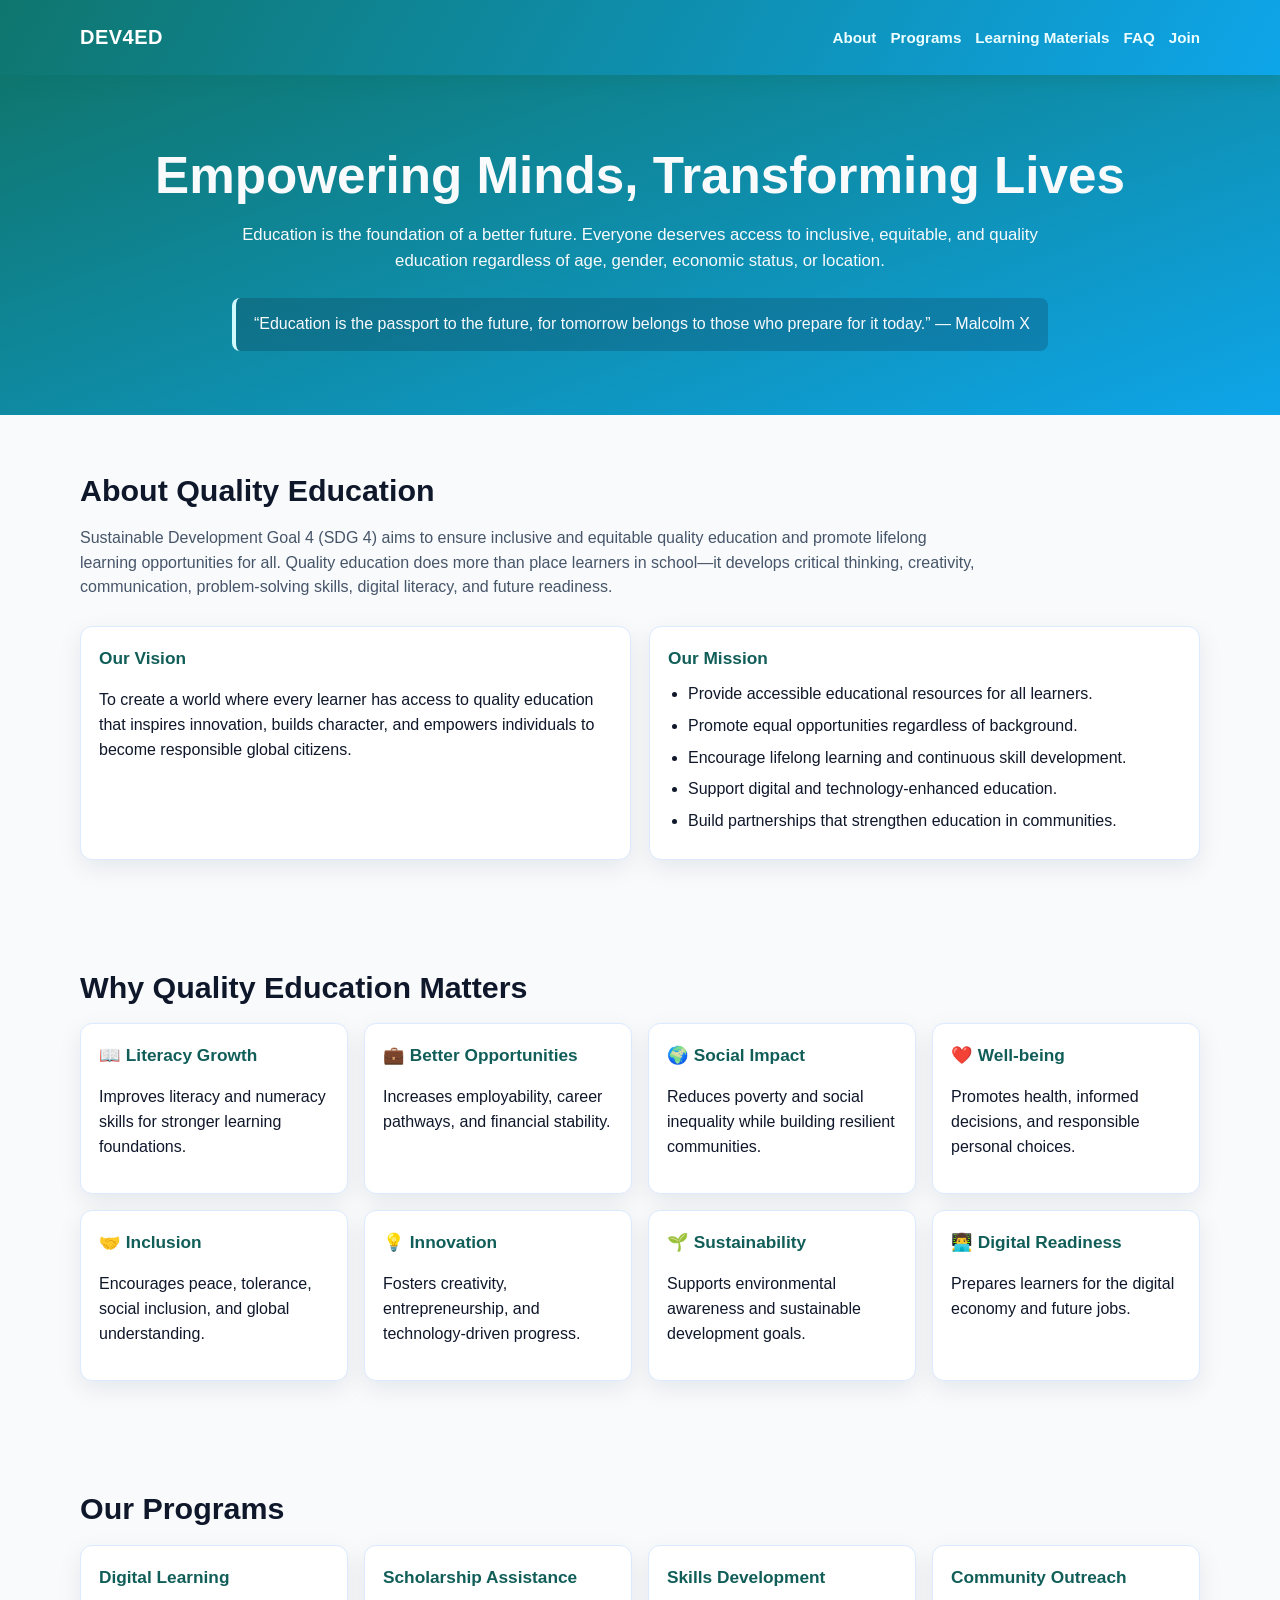
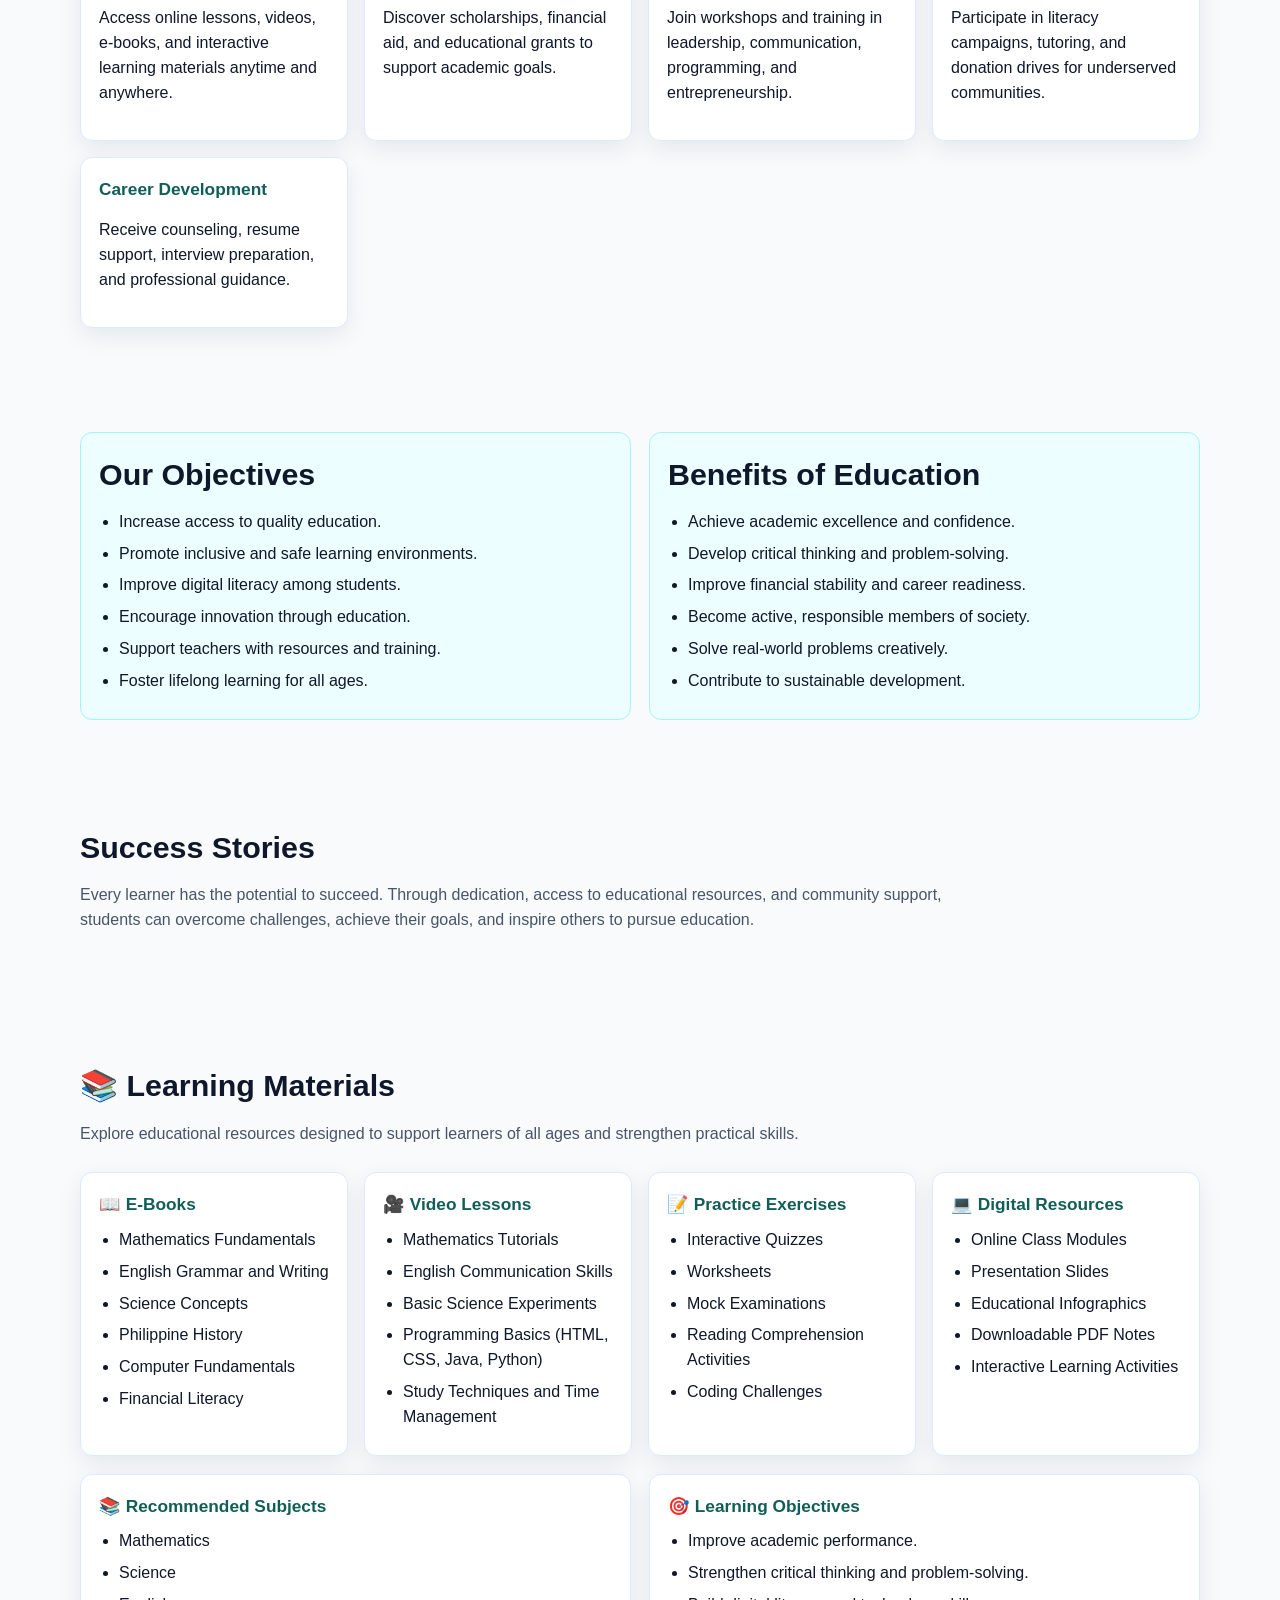
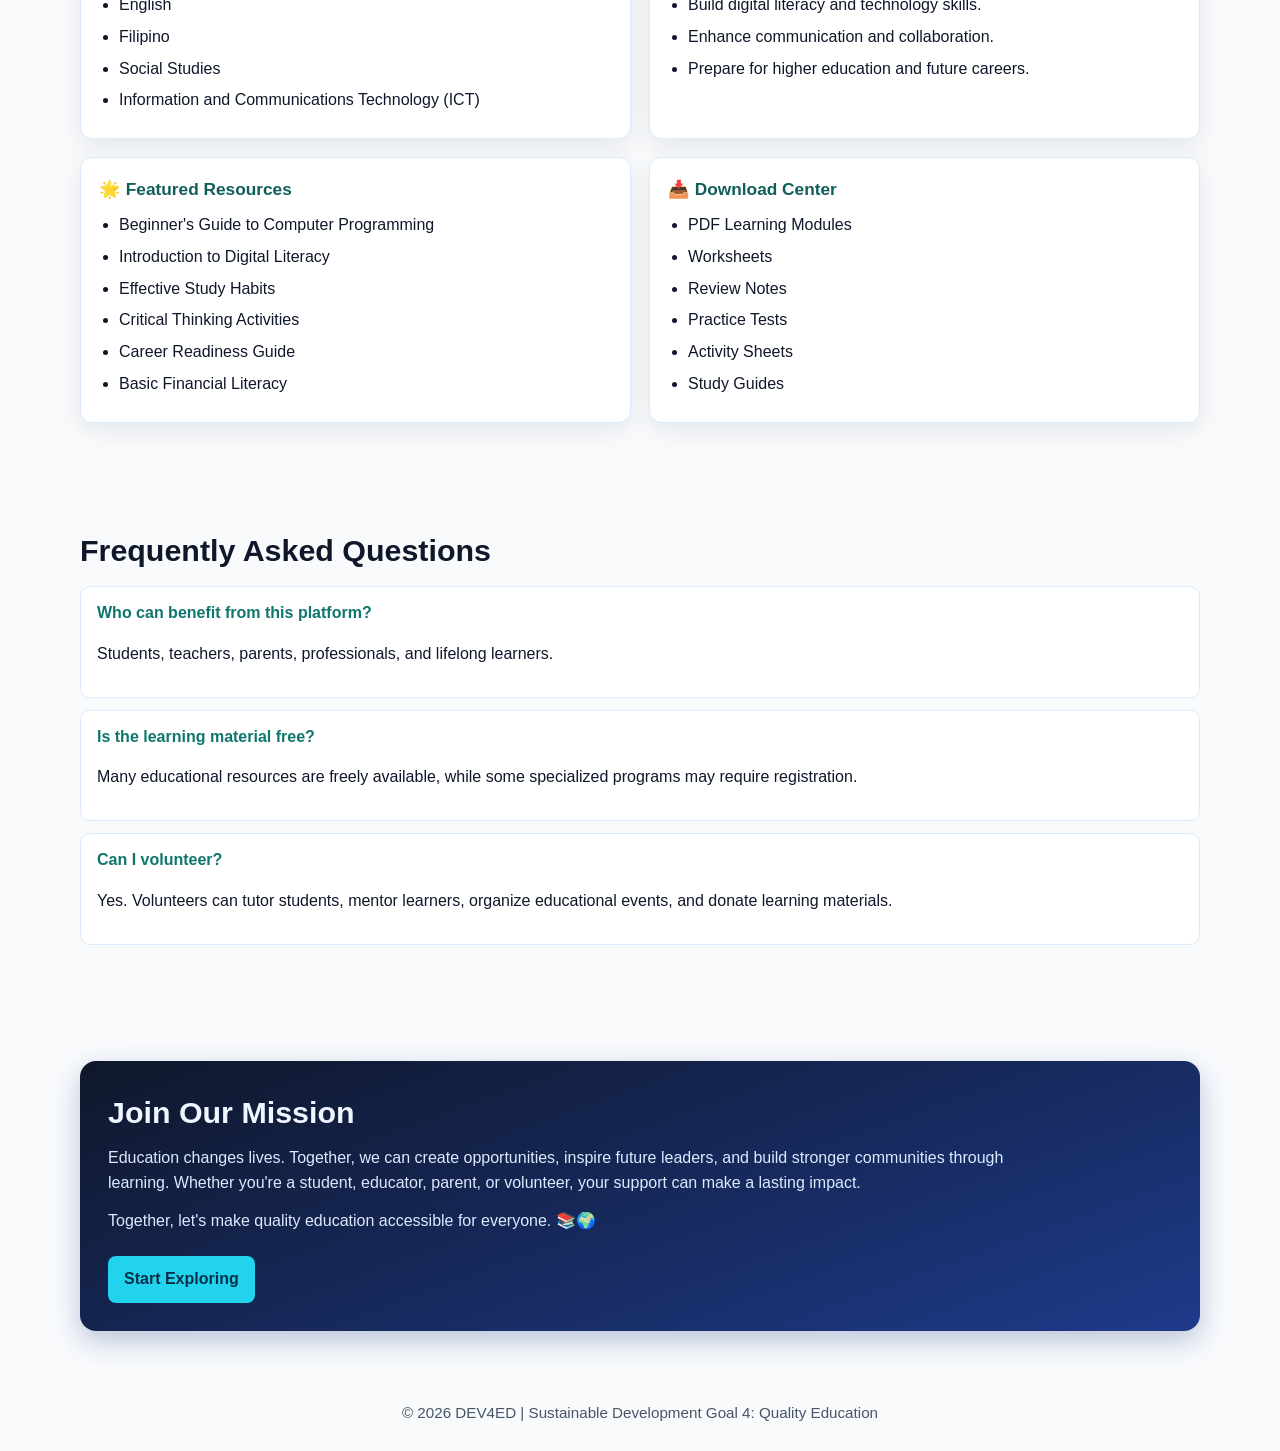
==== index.html @ f752549b "Add files via upload" ====
<!DOCTYPE html>
<html lang="en">
<head>
  <meta charset="UTF-8" />
  <meta name="viewport" content="width=device-width, initial-scale=1.0" />
  <title>DEV4ED | Quality Education for All</title>
  <style>
    :root {
      --bg: #f8fafc;
      --surface: #ffffff;
      --primary: #0f766e;
      --primary-dark: #115e59;
      --secondary: #0ea5e9;
      --text: #0f172a;
      --muted: #475569;
      --border: #dbeafe;
      --card-shadow: 0 8px 24px rgba(15, 23, 42, 0.08);
    }

    * { box-sizing: border-box; }

    html { scroll-behavior: smooth; }

    body {
      margin: 0;
      font-family: "Segoe UI", Arial, sans-serif;
      color: var(--text);
      background: var(--bg);
      line-height: 1.55;
    }

    .container {
      width: min(1120px, 92%);
      margin: 0 auto;
    }

    header {
      background: linear-gradient(120deg, #0f766e, #0ea5e9);
      color: #fff;
      padding: 22px 0;
      position: sticky;
      top: 0;
      z-index: 50;
      box-shadow: 0 6px 14px rgba(15, 118, 110, 0.3);
    }

    .nav {
      display: flex;
      justify-content: space-between;
      align-items: center;
      gap: 12px;
      flex-wrap: wrap;
    }

    .brand {
      font-weight: 800;
      letter-spacing: 0.5px;
      font-size: 1.25rem;
    }

    .nav-links {
      display: flex;
      gap: 14px;
      flex-wrap: wrap;
    }

    .nav-links a {
      color: #ecfeff;
      text-decoration: none;
      font-weight: 600;
      font-size: 0.95rem;
    }

    .nav-links a:hover {
      text-decoration: underline;
      text-underline-offset: 2px;
    }

    .hero {
      background: linear-gradient(160deg, #0f766e 0%, #0ea5e9 100%);
      color: #f8fafc;
      padding: 72px 0 64px;
      text-align: center;
    }

    .hero h1 {
      margin: 0;
      font-size: clamp(2rem, 5vw, 3.2rem);
      line-height: 1.15;
    }

    .hero p {
      margin: 16px auto 0;
      max-width: 850px;
      font-size: 1.05rem;
    }

    .quote {
      margin-top: 24px;
      padding: 14px 18px;
      border-left: 4px solid #cffafe;
      background: rgba(15, 23, 42, 0.2);
      display: inline-block;
      text-align: left;
      border-radius: 8px;
    }

    section {
      padding: 52px 0;
    }

    .section-title {
      margin: 0 0 12px;
      font-size: 1.9rem;
      color: #0f172a;
    }

    .section-intro {
      margin: 0 0 26px;
      color: var(--muted);
      max-width: 900px;
    }

    .card-grid {
      display: grid;
      grid-template-columns: repeat(auto-fit, minmax(230px, 1fr));
      gap: 16px;
    }

    .card {
      background: var(--surface);
      border: 1px solid var(--border);
      border-radius: 12px;
      padding: 18px;
      box-shadow: var(--card-shadow);
    }

    .card h3 {
      margin-top: 0;
      margin-bottom: 10px;
      color: var(--primary-dark);
      font-size: 1.08rem;
    }

    .two-col {
      display: grid;
      grid-template-columns: repeat(auto-fit, minmax(280px, 1fr));
      gap: 18px;
    }

    ul {
      margin: 8px 0 0;
      padding-left: 20px;
    }

    li { margin-bottom: 7px; }

    .highlight {
      background: #ecfeff;
      border: 1px solid #a5f3fc;
      border-radius: 12px;
      padding: 18px;
    }

    .faq-item {
      background: #fff;
      border: 1px solid #dbeafe;
      border-radius: 10px;
      padding: 14px 16px;
      margin-bottom: 12px;
    }

    .faq-item h4 {
      margin: 0 0 6px;
      color: #0f766e;
    }

    .cta {
      background: linear-gradient(160deg, #0f172a 0%, #1e3a8a 100%);
      color: #eff6ff;
      border-radius: 16px;
      padding: 28px;
      box-shadow: 0 10px 28px rgba(30, 58, 138, 0.28);
    }

    .cta h2 {
      margin-top: 0;
      margin-bottom: 10px;
      font-size: 1.9rem;
    }

    .cta p {
      margin: 0 0 14px;
      color: #dbeafe;
      max-width: 900px;
    }

    .btn {
      display: inline-block;
      margin-top: 8px;
      padding: 11px 16px;
      border-radius: 8px;
      background: #22d3ee;
      color: #082f49;
      font-weight: 700;
      text-decoration: none;
    }

    .btn:hover { background: #67e8f9; }

    footer {
      text-align: center;
      padding: 18px 0 26px;
      color: #475569;
      font-size: 0.95rem;
    }
  </style>
</head>
<body>
  <header>
    <div class="container nav">
      <div class="brand">DEV4ED</div>
      <nav class="nav-links">
        <a href="#about">About</a>
        <a href="#programs">Programs</a>
        <a href="#materials">Learning Materials</a>
        <a href="#faq">FAQ</a>
        <a href="#join">Join</a>
      </nav>
    </div>
  </header>

  <section class="hero">
    <div class="container">
      <h1>Empowering Minds, Transforming Lives</h1>
      <p>
        Education is the foundation of a better future. Everyone deserves access to
        inclusive, equitable, and quality education regardless of age, gender, economic status, or location.
      </p>
      <div class="quote">
        “Education is the passport to the future, for tomorrow belongs to those who prepare for it today.”
        — Malcolm X
      </div>
    </div>
  </section>

  <section id="about">
    <div class="container">
      <h2 class="section-title">About Quality Education</h2>
      <p class="section-intro">
        Sustainable Development Goal 4 (SDG 4) aims to ensure inclusive and equitable quality education and promote
        lifelong learning opportunities for all. Quality education does more than place learners in school—it develops
        critical thinking, creativity, communication, problem-solving skills, digital literacy, and future readiness.
      </p>

      <div class="two-col">
        <div class="card">
          <h3>Our Vision</h3>
          <p>
            To create a world where every learner has access to quality education that inspires innovation,
            builds character, and empowers individuals to become responsible global citizens.
          </p>
        </div>
        <div class="card">
          <h3>Our Mission</h3>
          <ul>
            <li>Provide accessible educational resources for all learners.</li>
            <li>Promote equal opportunities regardless of background.</li>
            <li>Encourage lifelong learning and continuous skill development.</li>
            <li>Support digital and technology-enhanced education.</li>
            <li>Build partnerships that strengthen education in communities.</li>
          </ul>
        </div>
      </div>
    </div>
  </section>

  <section>
    <div class="container">
      <h2 class="section-title">Why Quality Education Matters</h2>
      <div class="card-grid">
        <article class="card"><h3>📖 Literacy Growth</h3><p>Improves literacy and numeracy skills for stronger learning foundations.</p></article>
        <article class="card"><h3>💼 Better Opportunities</h3><p>Increases employability, career pathways, and financial stability.</p></article>
        <article class="card"><h3>🌍 Social Impact</h3><p>Reduces poverty and social inequality while building resilient communities.</p></article>
        <article class="card"><h3>❤️ Well-being</h3><p>Promotes health, informed decisions, and responsible personal choices.</p></article>
        <article class="card"><h3>🤝 Inclusion</h3><p>Encourages peace, tolerance, social inclusion, and global understanding.</p></article>
        <article class="card"><h3>💡 Innovation</h3><p>Fosters creativity, entrepreneurship, and technology-driven progress.</p></article>
        <article class="card"><h3>🌱 Sustainability</h3><p>Supports environmental awareness and sustainable development goals.</p></article>
        <article class="card"><h3>👨‍💻 Digital Readiness</h3><p>Prepares learners for the digital economy and future jobs.</p></article>
      </div>
    </div>
  </section>

  <section id="programs">
    <div class="container">
      <h2 class="section-title">Our Programs</h2>
      <div class="card-grid">
        <article class="card">
          <h3>Digital Learning</h3>
          <p>Access online lessons, videos, e-books, and interactive learning materials anytime and anywhere.</p>
        </article>
        <article class="card">
          <h3>Scholarship Assistance</h3>
          <p>Discover scholarships, financial aid, and educational grants to support academic goals.</p>
        </article>
        <article class="card">
          <h3>Skills Development</h3>
          <p>Join workshops and training in leadership, communication, programming, and entrepreneurship.</p>
        </article>
        <article class="card">
          <h3>Community Outreach</h3>
          <p>Participate in literacy campaigns, tutoring, and donation drives for underserved communities.</p>
        </article>
        <article class="card">
          <h3>Career Development</h3>
          <p>Receive counseling, resume support, interview preparation, and professional guidance.</p>
        </article>
      </div>
    </div>
  </section>

  <section>
    <div class="container two-col">
      <div class="highlight">
        <h2 class="section-title">Our Objectives</h2>
        <ul>
          <li>Increase access to quality education.</li>
          <li>Promote inclusive and safe learning environments.</li>
          <li>Improve digital literacy among students.</li>
          <li>Encourage innovation through education.</li>
          <li>Support teachers with resources and training.</li>
          <li>Foster lifelong learning for all ages.</li>
        </ul>
      </div>
      <div class="highlight">
        <h2 class="section-title">Benefits of Education</h2>
        <ul>
          <li>Achieve academic excellence and confidence.</li>
          <li>Develop critical thinking and problem-solving.</li>
          <li>Improve financial stability and career readiness.</li>
          <li>Become active, responsible members of society.</li>
          <li>Solve real-world problems creatively.</li>
          <li>Contribute to sustainable development.</li>
        </ul>
      </div>
    </div>
  </section>

  <section>
    <div class="container">
      <h2 class="section-title">Success Stories</h2>
      <p class="section-intro">
        Every learner has the potential to succeed. Through dedication, access to educational resources, and
        community support, students can overcome challenges, achieve their goals, and inspire others to pursue education.
      </p>
    </div>
  </section>

  <section id="materials">
    <div class="container">
      <h2 class="section-title">📚 Learning Materials</h2>
      <p class="section-intro">
        Explore educational resources designed to support learners of all ages and strengthen practical skills.
      </p>

      <div class="card-grid">
        <article class="card">
          <h3>📖 E-Books</h3>
          <ul>
            <li>Mathematics Fundamentals</li>
            <li>English Grammar and Writing</li>
            <li>Science Concepts</li>
            <li>Philippine History</li>
            <li>Computer Fundamentals</li>
            <li>Financial Literacy</li>
          </ul>
        </article>

        <article class="card">
          <h3>🎥 Video Lessons</h3>
          <ul>
            <li>Mathematics Tutorials</li>
            <li>English Communication Skills</li>
            <li>Basic Science Experiments</li>
            <li>Programming Basics (HTML, CSS, Java, Python)</li>
            <li>Study Techniques and Time Management</li>
          </ul>
        </article>

        <article class="card">
          <h3>📝 Practice Exercises</h3>
          <ul>
            <li>Interactive Quizzes</li>
            <li>Worksheets</li>
            <li>Mock Examinations</li>
            <li>Reading Comprehension Activities</li>
            <li>Coding Challenges</li>
          </ul>
        </article>

        <article class="card">
          <h3>💻 Digital Resources</h3>
          <ul>
            <li>Online Class Modules</li>
            <li>Presentation Slides</li>
            <li>Educational Infographics</li>
            <li>Downloadable PDF Notes</li>
            <li>Interactive Learning Activities</li>
          </ul>
        </article>
      </div>

      <div class="two-col" style="margin-top: 18px;">
        <div class="card">
          <h3>📚 Recommended Subjects</h3>
          <ul>
            <li>Mathematics</li>
            <li>Science</li>
            <li>English</li>
            <li>Filipino</li>
            <li>Social Studies</li>
            <li>Information and Communications Technology (ICT)</li>
          </ul>
        </div>
        <div class="card">
          <h3>🎯 Learning Objectives</h3>
          <ul>
            <li>Improve academic performance.</li>
            <li>Strengthen critical thinking and problem-solving.</li>
            <li>Build digital literacy and technology skills.</li>
            <li>Enhance communication and collaboration.</li>
            <li>Prepare for higher education and future careers.</li>
          </ul>
        </div>
      </div>

      <div class="two-col" style="margin-top: 18px;">
        <div class="card">
          <h3>🌟 Featured Resources</h3>
          <ul>
            <li>Beginner's Guide to Computer Programming</li>
            <li>Introduction to Digital Literacy</li>
            <li>Effective Study Habits</li>
            <li>Critical Thinking Activities</li>
            <li>Career Readiness Guide</li>
            <li>Basic Financial Literacy</li>
          </ul>
        </div>
        <div class="card">
          <h3>📥 Download Center</h3>
          <ul>
            <li>PDF Learning Modules</li>
            <li>Worksheets</li>
            <li>Review Notes</li>
            <li>Practice Tests</li>
            <li>Activity Sheets</li>
            <li>Study Guides</li>
          </ul>
        </div>
      </div>
    </div>
  </section>

  <section id="faq">
    <div class="container">
      <h2 class="section-title">Frequently Asked Questions</h2>
      <div class="faq-item">
        <h4>Who can benefit from this platform?</h4>
        <p>Students, teachers, parents, professionals, and lifelong learners.</p>
      </div>
      <div class="faq-item">
        <h4>Is the learning material free?</h4>
        <p>Many educational resources are freely available, while some specialized programs may require registration.</p>
      </div>
      <div class="faq-item">
        <h4>Can I volunteer?</h4>
        <p>Yes. Volunteers can tutor students, mentor learners, organize educational events, and donate learning materials.</p>
      </div>
    </div>
  </section>

  <section id="join">
    <div class="container">
      <div class="cta">
        <h2>Join Our Mission</h2>
        <p>
          Education changes lives. Together, we can create opportunities, inspire future leaders, and build stronger
          communities through learning. Whether you're a student, educator, parent, or volunteer, your support can make a lasting impact.
        </p>
        <p>Together, let's make quality education accessible for everyone. 📚🌍</p>
        <a class="btn" href="#about">Start Exploring</a>
      </div>
    </div>
  </section>

  <footer>
    <div class="container">
      © 2026 DEV4ED | Sustainable Development Goal 4: Quality Education
    </div>
  </footer>
</body>
</html>
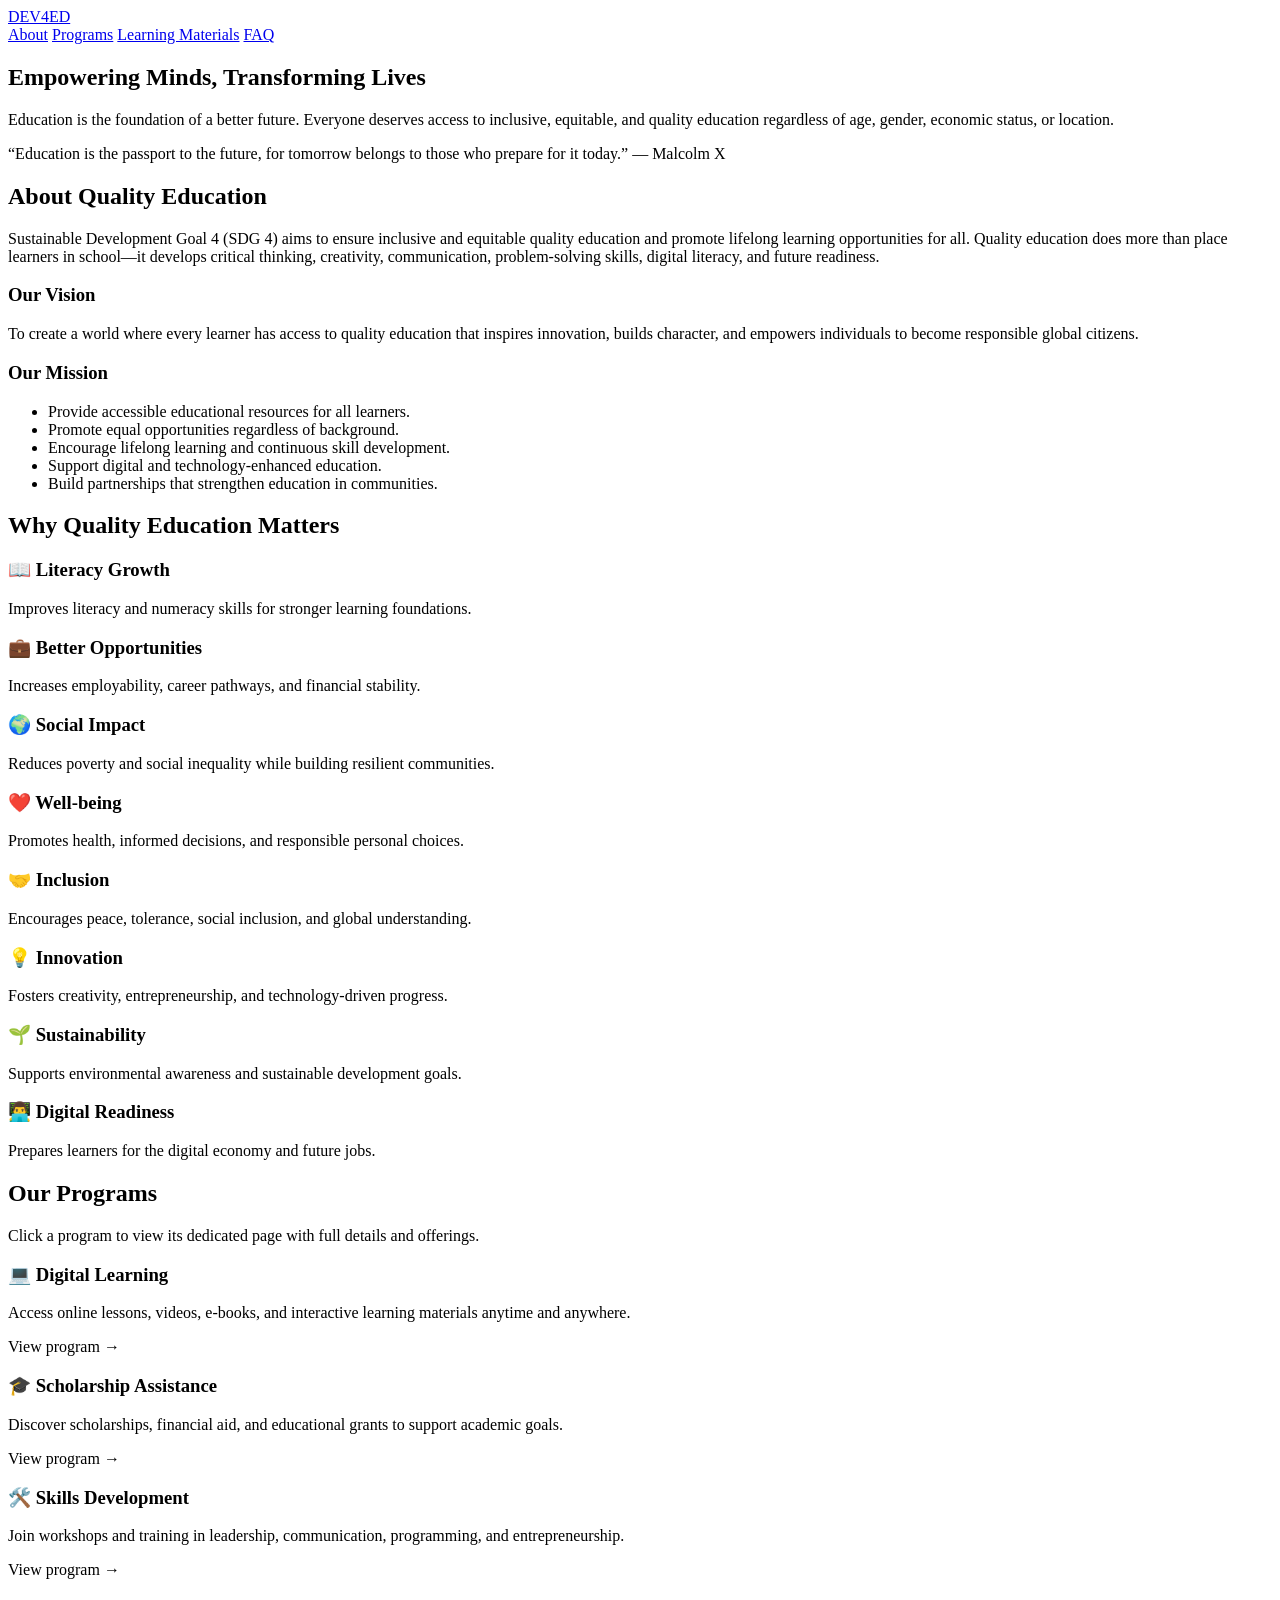
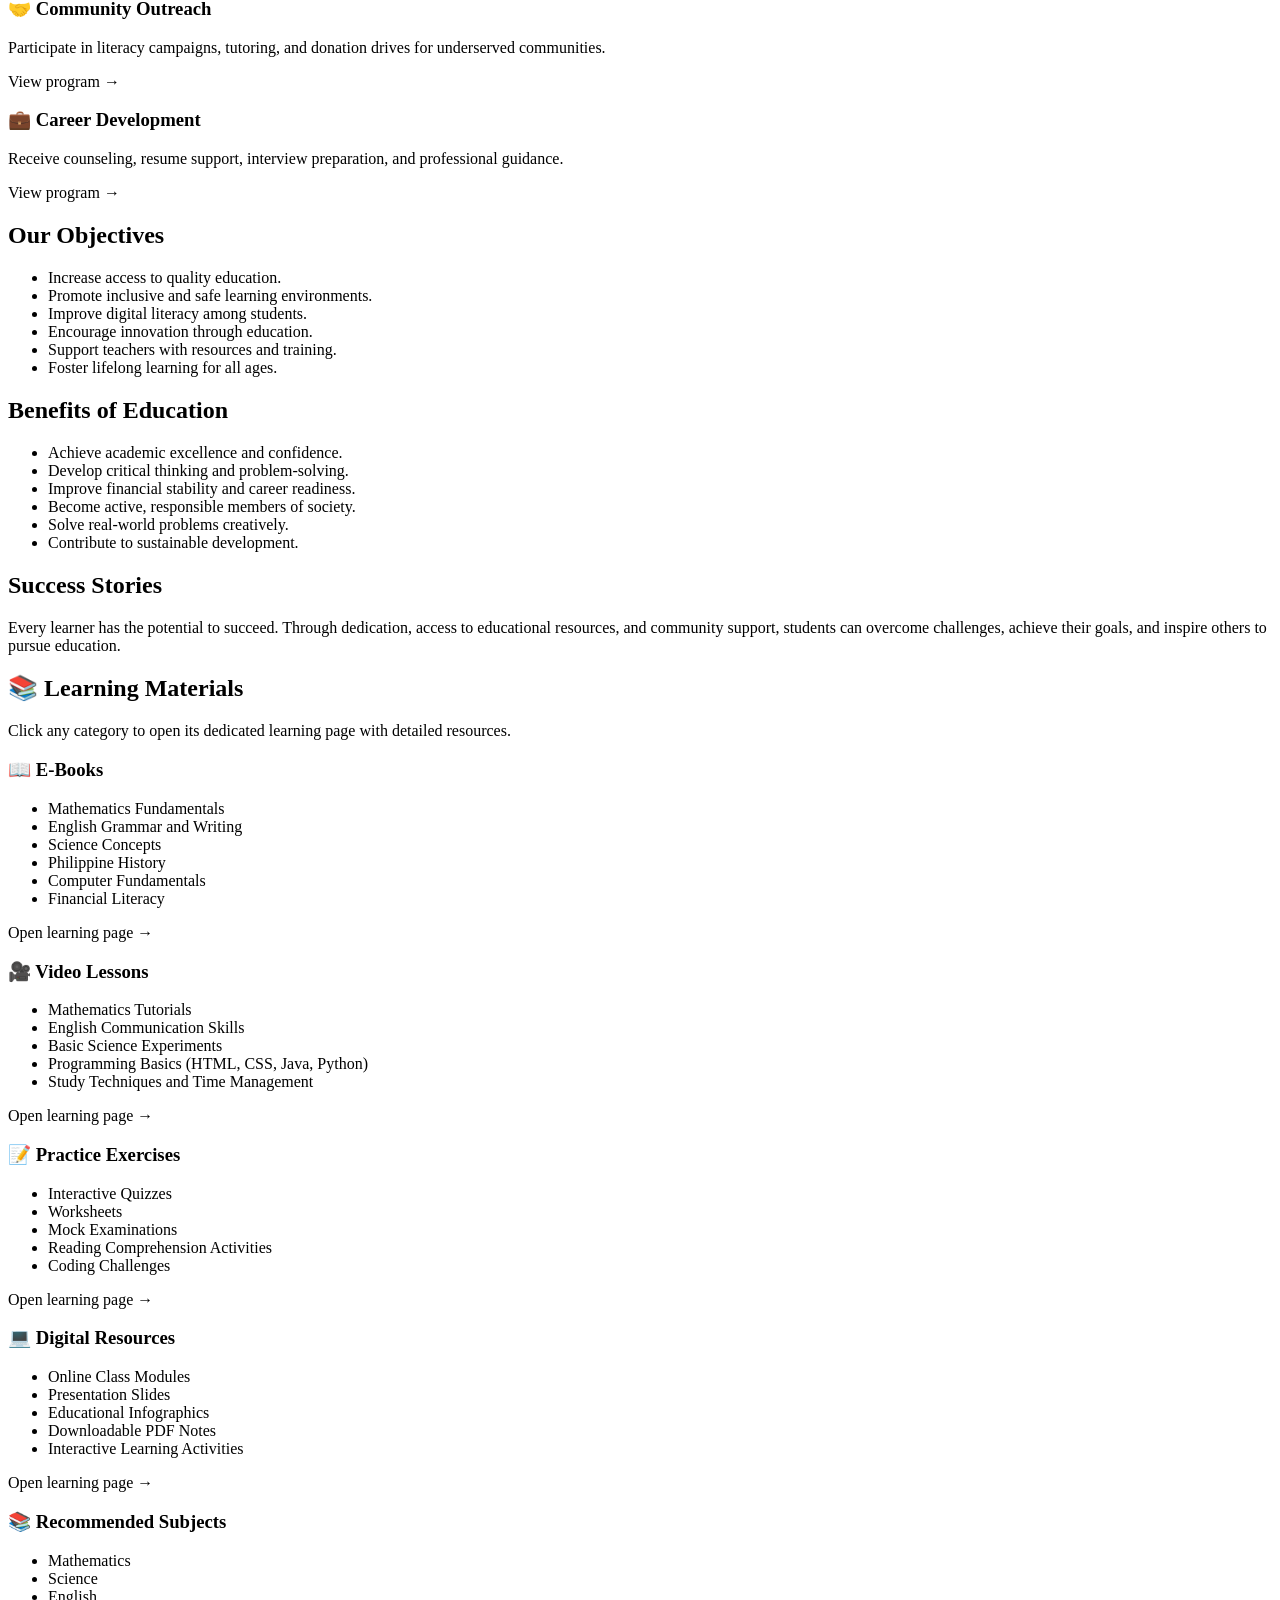
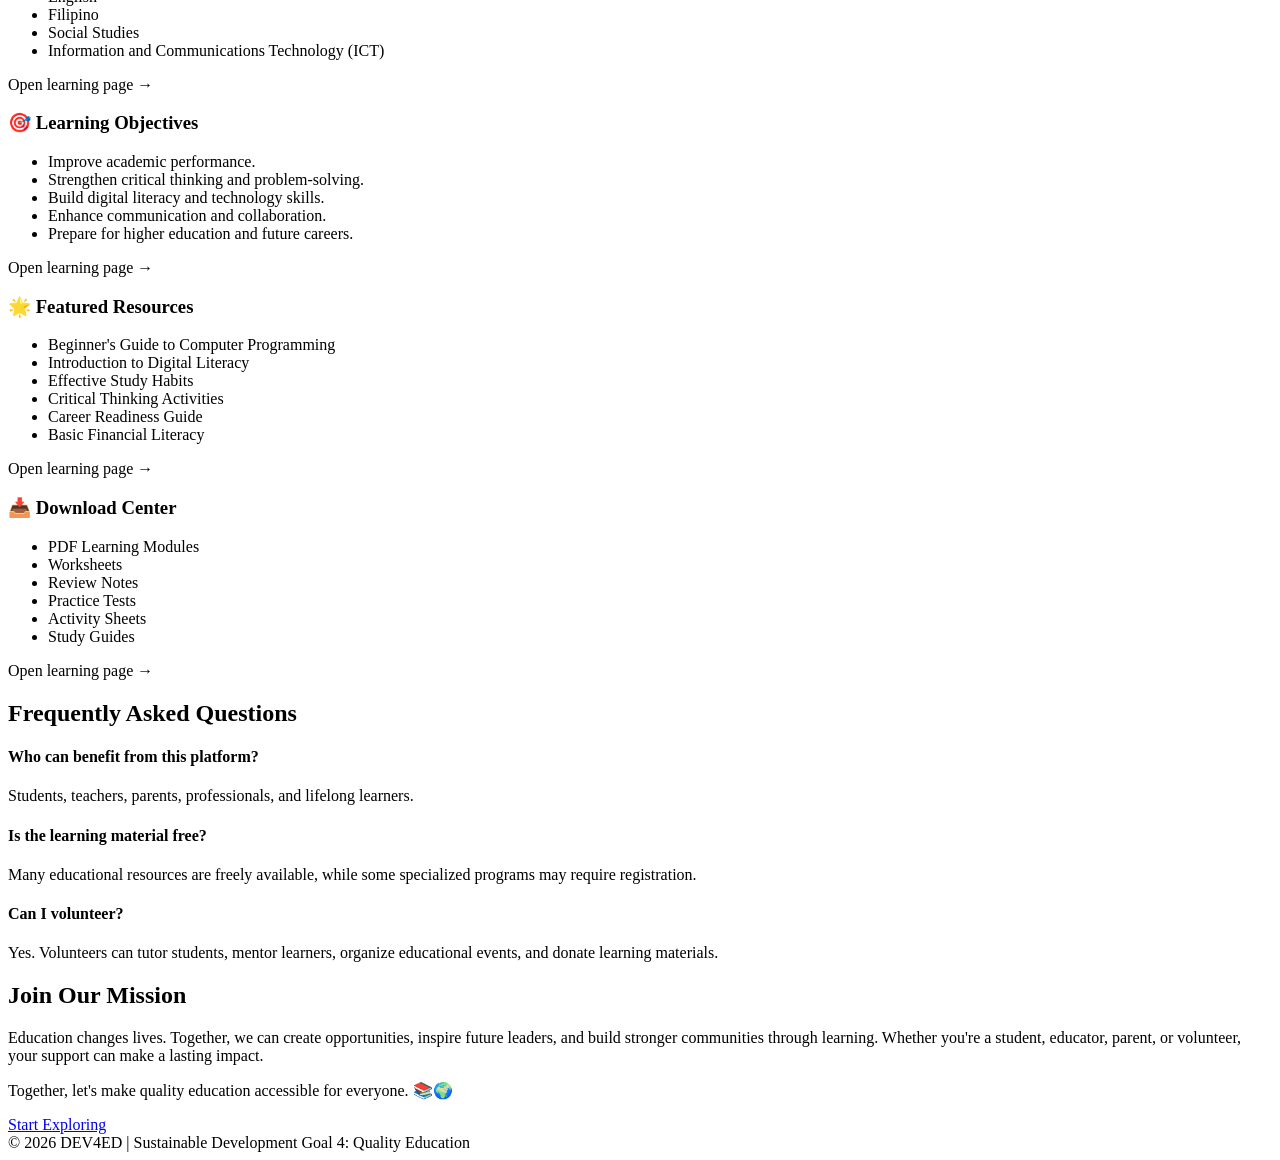
==== commit d6455d51: "Add files via upload" ====
--- a/index.html
+++ b/index.html
@@ -4,228 +4,17 @@
   <meta charset="UTF-8" />
   <meta name="viewport" content="width=device-width, initial-scale=1.0" />
   <title>DEV4ED | Quality Education for All</title>
-  <style>
-    :root {
-      --bg: #f8fafc;
-      --surface: #ffffff;
-      --primary: #0f766e;
-      --primary-dark: #115e59;
-      --secondary: #0ea5e9;
-      --text: #0f172a;
-      --muted: #475569;
-      --border: #dbeafe;
-      --card-shadow: 0 8px 24px rgba(15, 23, 42, 0.08);
-    }
-
-    * { box-sizing: border-box; }
-
-    html { scroll-behavior: smooth; }
-
-    body {
-      margin: 0;
-      font-family: "Segoe UI", Arial, sans-serif;
-      color: var(--text);
-      background: var(--bg);
-      line-height: 1.55;
-    }
-
-    .container {
-      width: min(1120px, 92%);
-      margin: 0 auto;
-    }
-
-    header {
-      background: linear-gradient(120deg, #0f766e, #0ea5e9);
-      color: #fff;
-      padding: 22px 0;
-      position: sticky;
-      top: 0;
-      z-index: 50;
-      box-shadow: 0 6px 14px rgba(15, 118, 110, 0.3);
-    }
-
-    .nav {
-      display: flex;
-      justify-content: space-between;
-      align-items: center;
-      gap: 12px;
-      flex-wrap: wrap;
-    }
-
-    .brand {
-      font-weight: 800;
-      letter-spacing: 0.5px;
-      font-size: 1.25rem;
-    }
-
-    .nav-links {
-      display: flex;
-      gap: 14px;
-      flex-wrap: wrap;
-    }
-
-    .nav-links a {
-      color: #ecfeff;
-      text-decoration: none;
-      font-weight: 600;
-      font-size: 0.95rem;
-    }
-
-    .nav-links a:hover {
-      text-decoration: underline;
-      text-underline-offset: 2px;
-    }
-
-    .hero {
-      background: linear-gradient(160deg, #0f766e 0%, #0ea5e9 100%);
-      color: #f8fafc;
-      padding: 72px 0 64px;
-      text-align: center;
-    }
-
-    .hero h1 {
-      margin: 0;
-      font-size: clamp(2rem, 5vw, 3.2rem);
-      line-height: 1.15;
-    }
-
-    .hero p {
-      margin: 16px auto 0;
-      max-width: 850px;
-      font-size: 1.05rem;
-    }
-
-    .quote {
-      margin-top: 24px;
-      padding: 14px 18px;
-      border-left: 4px solid #cffafe;
-      background: rgba(15, 23, 42, 0.2);
-      display: inline-block;
-      text-align: left;
-      border-radius: 8px;
-    }
-
-    section {
-      padding: 52px 0;
-    }
-
-    .section-title {
-      margin: 0 0 12px;
-      font-size: 1.9rem;
-      color: #0f172a;
-    }
-
-    .section-intro {
-      margin: 0 0 26px;
-      color: var(--muted);
-      max-width: 900px;
-    }
-
-    .card-grid {
-      display: grid;
-      grid-template-columns: repeat(auto-fit, minmax(230px, 1fr));
-      gap: 16px;
-    }
-
-    .card {
-      background: var(--surface);
-      border: 1px solid var(--border);
-      border-radius: 12px;
-      padding: 18px;
-      box-shadow: var(--card-shadow);
-    }
-
-    .card h3 {
-      margin-top: 0;
-      margin-bottom: 10px;
-      color: var(--primary-dark);
-      font-size: 1.08rem;
-    }
-
-    .two-col {
-      display: grid;
-      grid-template-columns: repeat(auto-fit, minmax(280px, 1fr));
-      gap: 18px;
-    }
-
-    ul {
-      margin: 8px 0 0;
-      padding-left: 20px;
-    }
-
-    li { margin-bottom: 7px; }
-
-    .highlight {
-      background: #ecfeff;
-      border: 1px solid #a5f3fc;
-      border-radius: 12px;
-      padding: 18px;
-    }
-
-    .faq-item {
-      background: #fff;
-      border: 1px solid #dbeafe;
-      border-radius: 10px;
-      padding: 14px 16px;
-      margin-bottom: 12px;
-    }
-
-    .faq-item h4 {
-      margin: 0 0 6px;
-      color: #0f766e;
-    }
-
-    .cta {
-      background: linear-gradient(160deg, #0f172a 0%, #1e3a8a 100%);
-      color: #eff6ff;
-      border-radius: 16px;
-      padding: 28px;
-      box-shadow: 0 10px 28px rgba(30, 58, 138, 0.28);
-    }
-
-    .cta h2 {
-      margin-top: 0;
-      margin-bottom: 10px;
-      font-size: 1.9rem;
-    }
-
-    .cta p {
-      margin: 0 0 14px;
-      color: #dbeafe;
-      max-width: 900px;
-    }
-
-    .btn {
-      display: inline-block;
-      margin-top: 8px;
-      padding: 11px 16px;
-      border-radius: 8px;
-      background: #22d3ee;
-      color: #082f49;
-      font-weight: 700;
-      text-decoration: none;
-    }
-
-    .btn:hover { background: #67e8f9; }
-
-    footer {
-      text-align: center;
-      padding: 18px 0 26px;
-      color: #475569;
-      font-size: 0.95rem;
-    }
-  </style>
+  <link rel="stylesheet" href="css/style.css" />
 </head>
-<body>
+<body data-page="home">
   <header>
     <div class="container nav">
-      <div class="brand">DEV4ED</div>
+      <a class="brand" href="index.html">DEV4ED</a>
       <nav class="nav-links">
         <a href="#about">About</a>
         <a href="#programs">Programs</a>
         <a href="#materials">Learning Materials</a>
         <a href="#faq">FAQ</a>
-        <a href="#join">Join</a>
       </nav>
     </div>
   </header>
@@ -294,26 +83,32 @@
   <section id="programs">
     <div class="container">
       <h2 class="section-title">Our Programs</h2>
+      <p class="section-intro">Click a program to view its dedicated page with full details and offerings.</p>
       <div class="card-grid">
-        <article class="card">
-          <h3>Digital Learning</h3>
+        <article class="card clickable" data-program="digital-learning">
+          <h3>💻 Digital Learning</h3>
           <p>Access online lessons, videos, e-books, and interactive learning materials anytime and anywhere.</p>
-        </article>
-        <article class="card">
-          <h3>Scholarship Assistance</h3>
+          <span class="card-link-hint">View program →</span>
+        </article>
+        <article class="card clickable" data-program="scholarship-assistance">
+          <h3>🎓 Scholarship Assistance</h3>
           <p>Discover scholarships, financial aid, and educational grants to support academic goals.</p>
-        </article>
-        <article class="card">
-          <h3>Skills Development</h3>
+          <span class="card-link-hint">View program →</span>
+        </article>
+        <article class="card clickable" data-program="skills-development">
+          <h3>🛠️ Skills Development</h3>
           <p>Join workshops and training in leadership, communication, programming, and entrepreneurship.</p>
-        </article>
-        <article class="card">
-          <h3>Community Outreach</h3>
+          <span class="card-link-hint">View program →</span>
+        </article>
+        <article class="card clickable" data-program="community-outreach">
+          <h3>🤝 Community Outreach</h3>
           <p>Participate in literacy campaigns, tutoring, and donation drives for underserved communities.</p>
-        </article>
-        <article class="card">
-          <h3>Career Development</h3>
+          <span class="card-link-hint">View program →</span>
+        </article>
+        <article class="card clickable" data-program="career-development">
+          <h3>💼 Career Development</h3>
           <p>Receive counseling, resume support, interview preparation, and professional guidance.</p>
+          <span class="card-link-hint">View program →</span>
         </article>
       </div>
     </div>
@@ -360,11 +155,11 @@
     <div class="container">
       <h2 class="section-title">📚 Learning Materials</h2>
       <p class="section-intro">
-        Explore educational resources designed to support learners of all ages and strengthen practical skills.
+        Click any category to open its dedicated learning page with detailed resources.
       </p>
 
       <div class="card-grid">
-        <article class="card">
+        <article class="card clickable" data-learning="ebooks">
           <h3>📖 E-Books</h3>
           <ul>
             <li>Mathematics Fundamentals</li>
@@ -374,9 +169,10 @@
             <li>Computer Fundamentals</li>
             <li>Financial Literacy</li>
           </ul>
-        </article>
-
-        <article class="card">
+          <span class="card-link-hint">Open learning page →</span>
+        </article>
+
+        <article class="card clickable" data-learning="video-lessons">
           <h3>🎥 Video Lessons</h3>
           <ul>
             <li>Mathematics Tutorials</li>
@@ -385,9 +181,10 @@
             <li>Programming Basics (HTML, CSS, Java, Python)</li>
             <li>Study Techniques and Time Management</li>
           </ul>
-        </article>
-
-        <article class="card">
+          <span class="card-link-hint">Open learning page →</span>
+        </article>
+
+        <article class="card clickable" data-learning="practice-exercises">
           <h3>📝 Practice Exercises</h3>
           <ul>
             <li>Interactive Quizzes</li>
@@ -396,9 +193,10 @@
             <li>Reading Comprehension Activities</li>
             <li>Coding Challenges</li>
           </ul>
-        </article>
-
-        <article class="card">
+          <span class="card-link-hint">Open learning page →</span>
+        </article>
+
+        <article class="card clickable" data-learning="digital-resources">
           <h3>💻 Digital Resources</h3>
           <ul>
             <li>Online Class Modules</li>
@@ -407,11 +205,12 @@
             <li>Downloadable PDF Notes</li>
             <li>Interactive Learning Activities</li>
           </ul>
+          <span class="card-link-hint">Open learning page →</span>
         </article>
       </div>
 
       <div class="two-col" style="margin-top: 18px;">
-        <div class="card">
+        <article class="card clickable" data-learning="recommended-subjects">
           <h3>📚 Recommended Subjects</h3>
           <ul>
             <li>Mathematics</li>
@@ -421,8 +220,9 @@
             <li>Social Studies</li>
             <li>Information and Communications Technology (ICT)</li>
           </ul>
-        </div>
-        <div class="card">
+          <span class="card-link-hint">Open learning page →</span>
+        </article>
+        <article class="card clickable" data-learning="learning-objectives">
           <h3>🎯 Learning Objectives</h3>
           <ul>
             <li>Improve academic performance.</li>
@@ -431,11 +231,12 @@
             <li>Enhance communication and collaboration.</li>
             <li>Prepare for higher education and future careers.</li>
           </ul>
-        </div>
+          <span class="card-link-hint">Open learning page →</span>
+        </article>
       </div>
 
       <div class="two-col" style="margin-top: 18px;">
-        <div class="card">
+        <article class="card clickable" data-learning="featured-resources">
           <h3>🌟 Featured Resources</h3>
           <ul>
             <li>Beginner's Guide to Computer Programming</li>
@@ -445,8 +246,9 @@
             <li>Career Readiness Guide</li>
             <li>Basic Financial Literacy</li>
           </ul>
-        </div>
-        <div class="card">
+          <span class="card-link-hint">Open learning page →</span>
+        </article>
+        <article class="card clickable" data-learning="download-center">
           <h3>📥 Download Center</h3>
           <ul>
             <li>PDF Learning Modules</li>
@@ -456,7 +258,8 @@
             <li>Activity Sheets</li>
             <li>Study Guides</li>
           </ul>
-        </div>
+          <span class="card-link-hint">Open learning page →</span>
+        </article>
       </div>
     </div>
   </section>
@@ -498,5 +301,8 @@
       © 2026 DEV4ED | Sustainable Development Goal 4: Quality Education
     </div>
   </footer>
+
+  <script src="js/data.js"></script>
+  <script src="js/app.js"></script>
 </body>
 </html>
